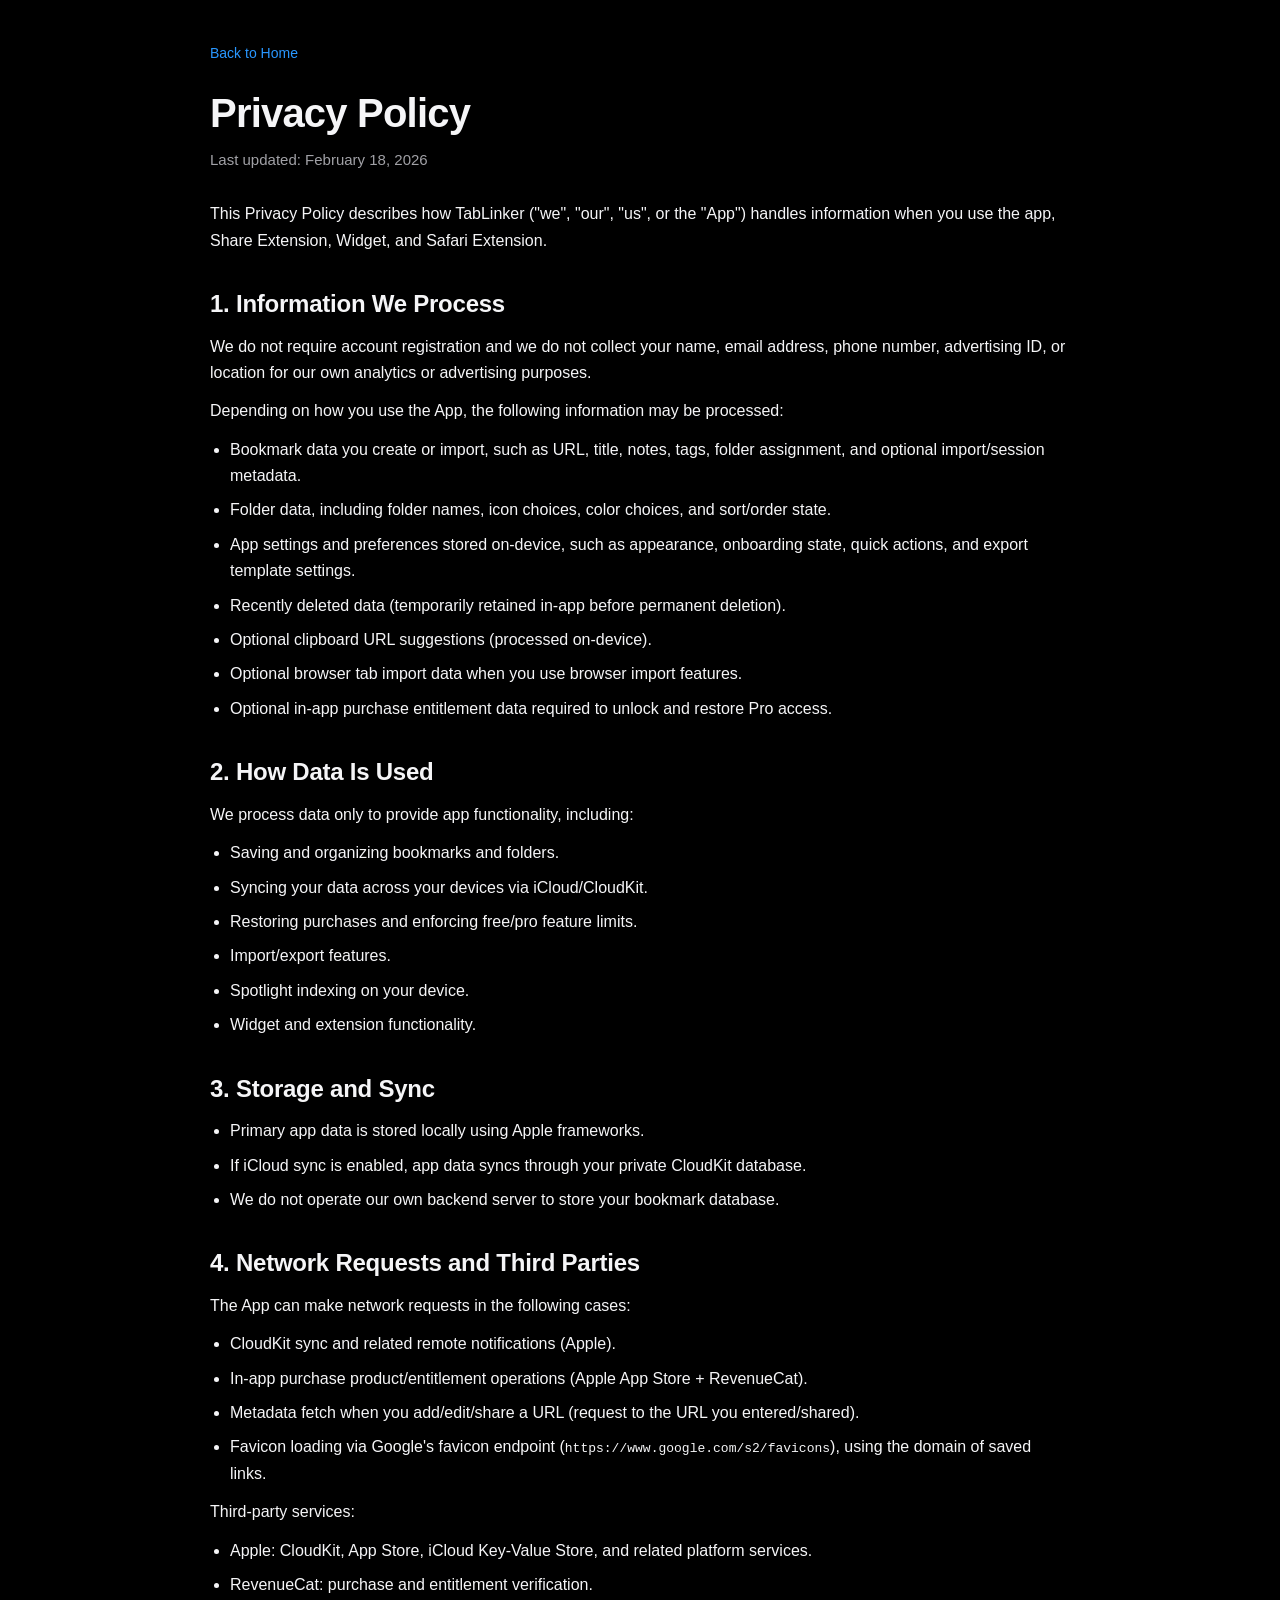
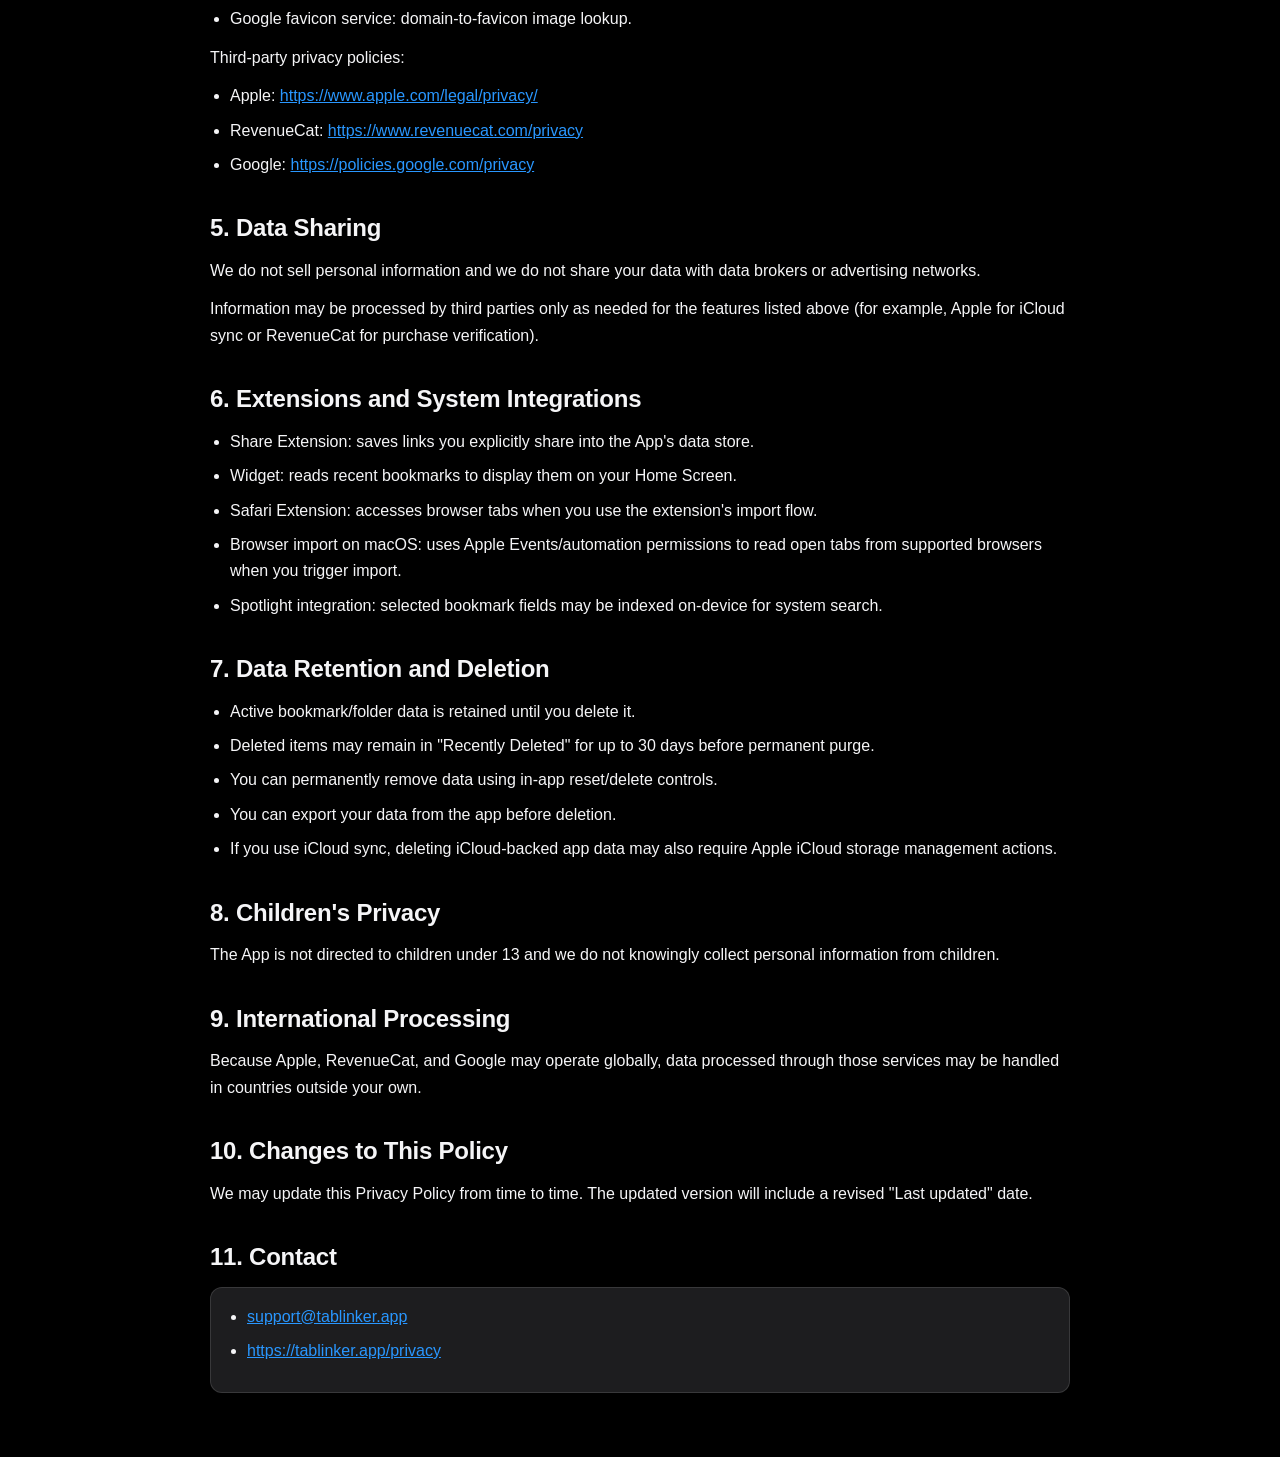
==== privacy/index.html @ bcd35b0a "Rebrand landing to TabLinker and add legal pages/icons" ====
<!DOCTYPE html>
<html lang="en">
<head>
    <meta charset="UTF-8">
    <meta name="viewport" content="width=device-width, initial-scale=1.0">
    <title>TabLinker Privacy Policy</title>
    <meta name="description" content="TabLinker Privacy Policy">
    <link rel="canonical" href="https://tablinker.app/privacy">
    <style>
        :root {
            --bg: #000;
            --panel: #1d1d1f;
            --text: #f5f5f7;
            --muted: #a1a1a6;
            --link: #2997ff;
            --border: rgba(255, 255, 255, 0.12);
        }

        * {
            box-sizing: border-box;
            margin: 0;
            padding: 0;
        }

        html,
        body {
            background: var(--bg);
            color: var(--text);
            font-family: -apple-system, BlinkMacSystemFont, "Segoe UI", Roboto, Helvetica, Arial, sans-serif;
            line-height: 1.65;
        }

        .wrap {
            max-width: 900px;
            margin: 0 auto;
            padding: 40px 20px 64px;
        }

        .top {
            margin-bottom: 24px;
        }

        .home {
            color: var(--link);
            text-decoration: none;
            font-size: 14px;
        }

        .home:hover {
            text-decoration: underline;
        }

        h1 {
            font-size: 40px;
            line-height: 1.15;
            margin-bottom: 12px;
            letter-spacing: -0.02em;
        }

        .updated {
            color: var(--muted);
            margin-bottom: 28px;
            font-size: 15px;
        }

        h2 {
            font-size: 24px;
            margin: 30px 0 10px;
            letter-spacing: -0.01em;
        }

        p {
            margin-bottom: 12px;
        }

        ul {
            margin: 0 0 12px 20px;
        }

        li {
            margin-bottom: 8px;
        }

        a {
            color: var(--link);
        }

        .contact {
            background: var(--panel);
            border: 1px solid var(--border);
            border-radius: 12px;
            padding: 16px;
            margin-top: 10px;
        }
    </style>
</head>
<body>
    <main class="wrap">
        <div class="top">
            <a class="home" href="../index.html">Back to Home</a>
        </div>

        <h1>Privacy Policy</h1>
        <p class="updated">Last updated: February 18, 2026</p>

        <p>This Privacy Policy describes how TabLinker ("we", "our", "us", or the "App") handles information when you use the app, Share Extension, Widget, and Safari Extension.</p>

        <h2>1. Information We Process</h2>
        <p>We do not require account registration and we do not collect your name, email address, phone number, advertising ID, or location for our own analytics or advertising purposes.</p>
        <p>Depending on how you use the App, the following information may be processed:</p>
        <ul>
            <li>Bookmark data you create or import, such as URL, title, notes, tags, folder assignment, and optional import/session metadata.</li>
            <li>Folder data, including folder names, icon choices, color choices, and sort/order state.</li>
            <li>App settings and preferences stored on-device, such as appearance, onboarding state, quick actions, and export template settings.</li>
            <li>Recently deleted data (temporarily retained in-app before permanent deletion).</li>
            <li>Optional clipboard URL suggestions (processed on-device).</li>
            <li>Optional browser tab import data when you use browser import features.</li>
            <li>Optional in-app purchase entitlement data required to unlock and restore Pro access.</li>
        </ul>

        <h2>2. How Data Is Used</h2>
        <p>We process data only to provide app functionality, including:</p>
        <ul>
            <li>Saving and organizing bookmarks and folders.</li>
            <li>Syncing your data across your devices via iCloud/CloudKit.</li>
            <li>Restoring purchases and enforcing free/pro feature limits.</li>
            <li>Import/export features.</li>
            <li>Spotlight indexing on your device.</li>
            <li>Widget and extension functionality.</li>
        </ul>

        <h2>3. Storage and Sync</h2>
        <ul>
            <li>Primary app data is stored locally using Apple frameworks.</li>
            <li>If iCloud sync is enabled, app data syncs through your private CloudKit database.</li>
            <li>We do not operate our own backend server to store your bookmark database.</li>
        </ul>

        <h2>4. Network Requests and Third Parties</h2>
        <p>The App can make network requests in the following cases:</p>
        <ul>
            <li>CloudKit sync and related remote notifications (Apple).</li>
            <li>In-app purchase product/entitlement operations (Apple App Store + RevenueCat).</li>
            <li>Metadata fetch when you add/edit/share a URL (request to the URL you entered/shared).</li>
            <li>Favicon loading via Google's favicon endpoint (<code>https://www.google.com/s2/favicons</code>), using the domain of saved links.</li>
        </ul>
        <p>Third-party services:</p>
        <ul>
            <li>Apple: CloudKit, App Store, iCloud Key-Value Store, and related platform services.</li>
            <li>RevenueCat: purchase and entitlement verification.</li>
            <li>Google favicon service: domain-to-favicon image lookup.</li>
        </ul>
        <p>Third-party privacy policies:</p>
        <ul>
            <li>Apple: <a href="https://www.apple.com/legal/privacy/">https://www.apple.com/legal/privacy/</a></li>
            <li>RevenueCat: <a href="https://www.revenuecat.com/privacy">https://www.revenuecat.com/privacy</a></li>
            <li>Google: <a href="https://policies.google.com/privacy">https://policies.google.com/privacy</a></li>
        </ul>

        <h2>5. Data Sharing</h2>
        <p>We do not sell personal information and we do not share your data with data brokers or advertising networks.</p>
        <p>Information may be processed by third parties only as needed for the features listed above (for example, Apple for iCloud sync or RevenueCat for purchase verification).</p>

        <h2>6. Extensions and System Integrations</h2>
        <ul>
            <li>Share Extension: saves links you explicitly share into the App's data store.</li>
            <li>Widget: reads recent bookmarks to display them on your Home Screen.</li>
            <li>Safari Extension: accesses browser tabs when you use the extension's import flow.</li>
            <li>Browser import on macOS: uses Apple Events/automation permissions to read open tabs from supported browsers when you trigger import.</li>
            <li>Spotlight integration: selected bookmark fields may be indexed on-device for system search.</li>
        </ul>

        <h2>7. Data Retention and Deletion</h2>
        <ul>
            <li>Active bookmark/folder data is retained until you delete it.</li>
            <li>Deleted items may remain in "Recently Deleted" for up to 30 days before permanent purge.</li>
            <li>You can permanently remove data using in-app reset/delete controls.</li>
            <li>You can export your data from the app before deletion.</li>
            <li>If you use iCloud sync, deleting iCloud-backed app data may also require Apple iCloud storage management actions.</li>
        </ul>

        <h2>8. Children's Privacy</h2>
        <p>The App is not directed to children under 13 and we do not knowingly collect personal information from children.</p>

        <h2>9. International Processing</h2>
        <p>Because Apple, RevenueCat, and Google may operate globally, data processed through those services may be handled in countries outside your own.</p>

        <h2>10. Changes to This Policy</h2>
        <p>We may update this Privacy Policy from time to time. The updated version will include a revised "Last updated" date.</p>

        <h2>11. Contact</h2>
        <div class="contact">
            <ul>
                <li><a href="mailto:support@tablinker.app">support@tablinker.app</a></li>
                <li><a href="https://tablinker.app/privacy">https://tablinker.app/privacy</a></li>
            </ul>
        </div>
    </main>
</body>
</html>
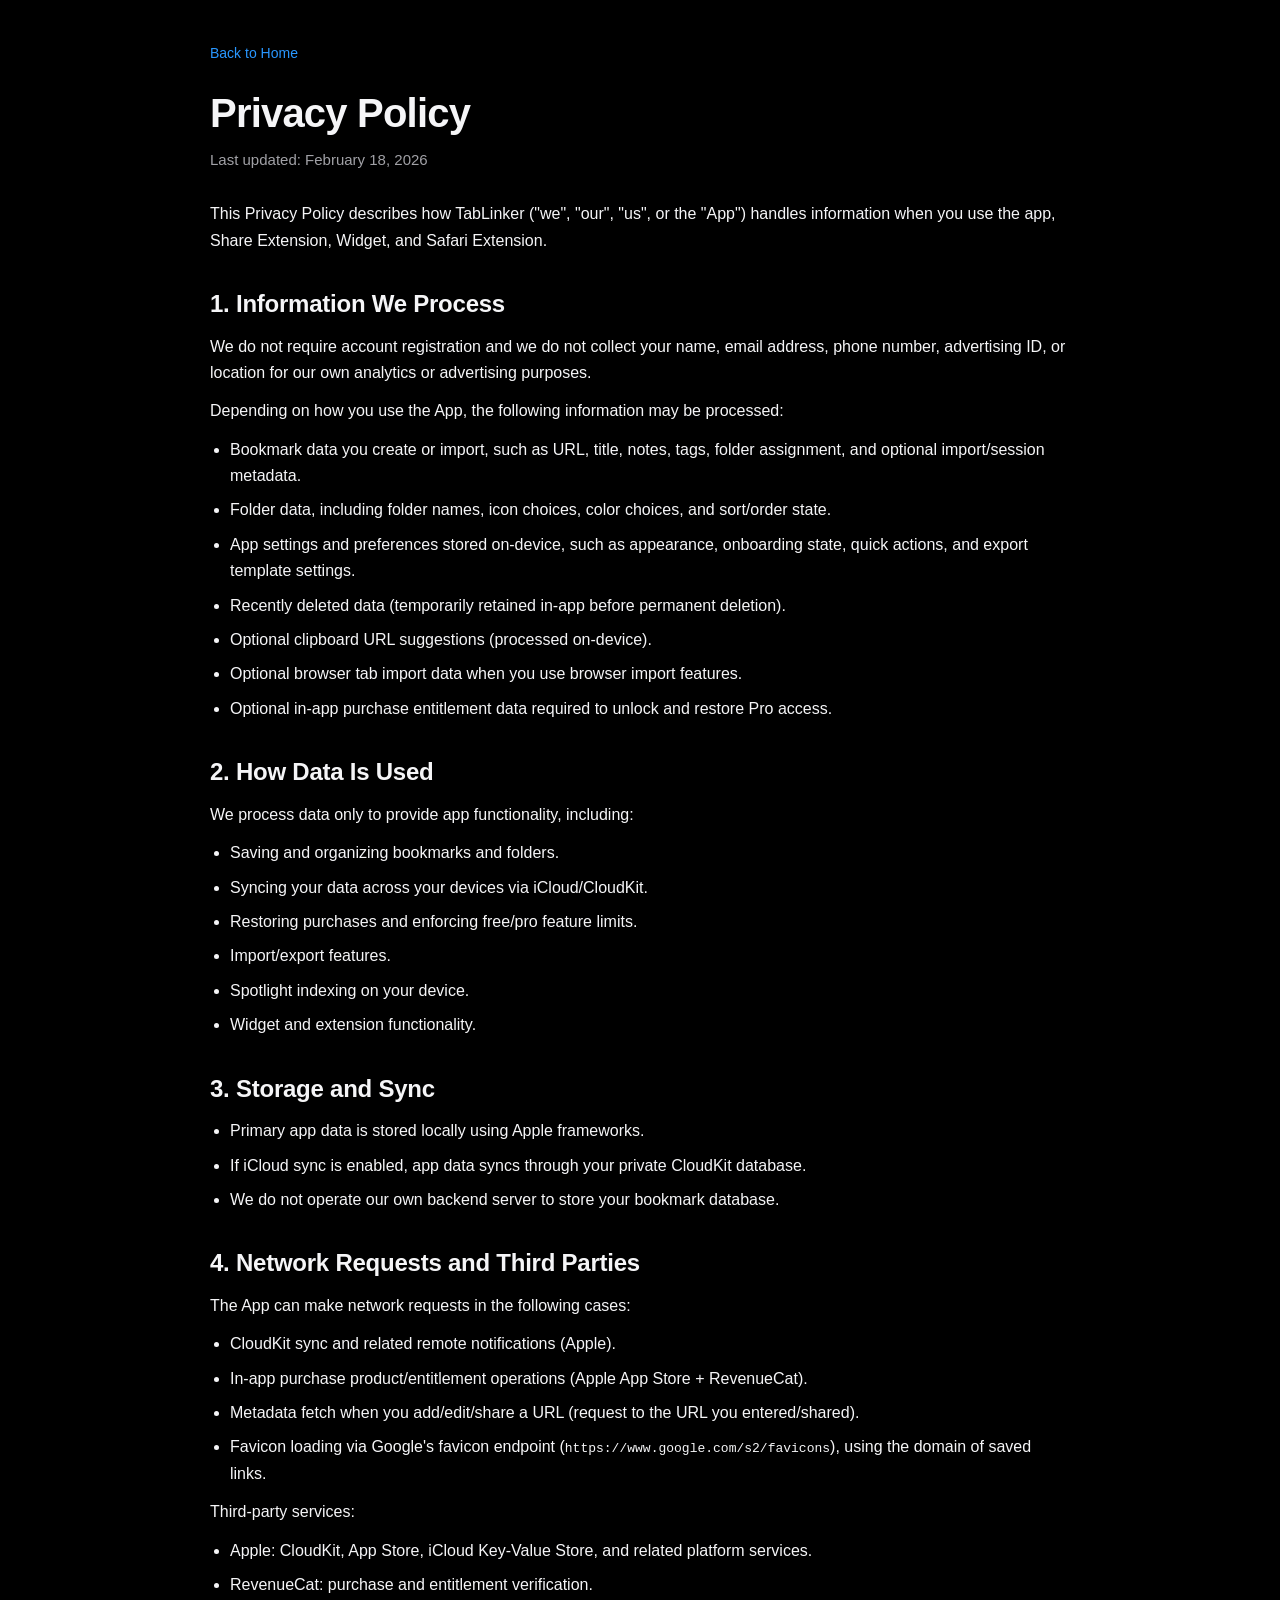
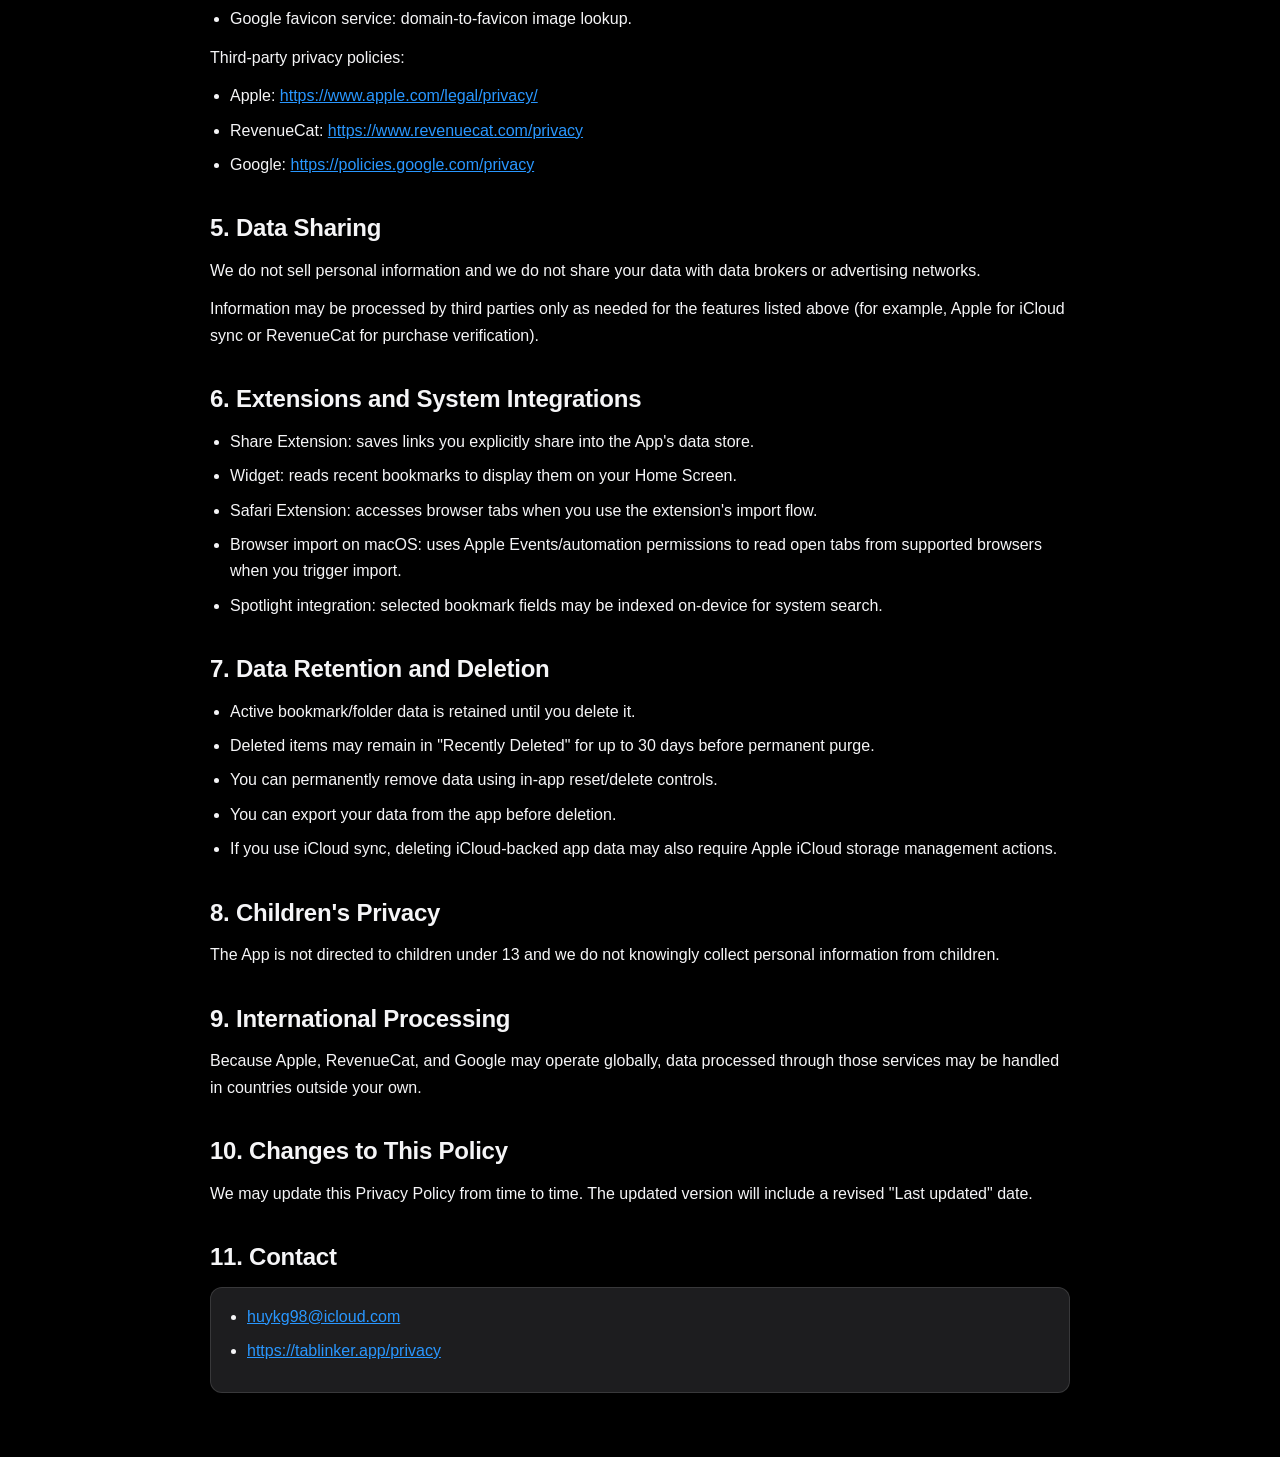
==== commit c39ee74f: "Update contact email in privacy and terms pages" ====
--- a/privacy/index.html
+++ b/privacy/index.html
@@ -6,6 +6,9 @@
     <title>TabLinker Privacy Policy</title>
     <meta name="description" content="TabLinker Privacy Policy">
     <link rel="canonical" href="https://tablinker.app/privacy">
+    <link rel="icon" type="image/png" sizes="32x32" href="/assets/icons/favicon-32.png">
+    <link rel="icon" type="image/png" sizes="16x16" href="/assets/icons/favicon-16.png">
+    <link rel="apple-touch-icon" sizes="180x180" href="/assets/icons/apple-touch-icon.png">
     <style>
         :root {
             --bg: #000;
@@ -191,7 +194,7 @@
         <h2>11. Contact</h2>
         <div class="contact">
             <ul>
-                <li><a href="mailto:support@tablinker.app">support@tablinker.app</a></li>
+                <li><a href="mailto:huykg98@icloud.com">huykg98@icloud.com</a></li>
                 <li><a href="https://tablinker.app/privacy">https://tablinker.app/privacy</a></li>
             </ul>
         </div>
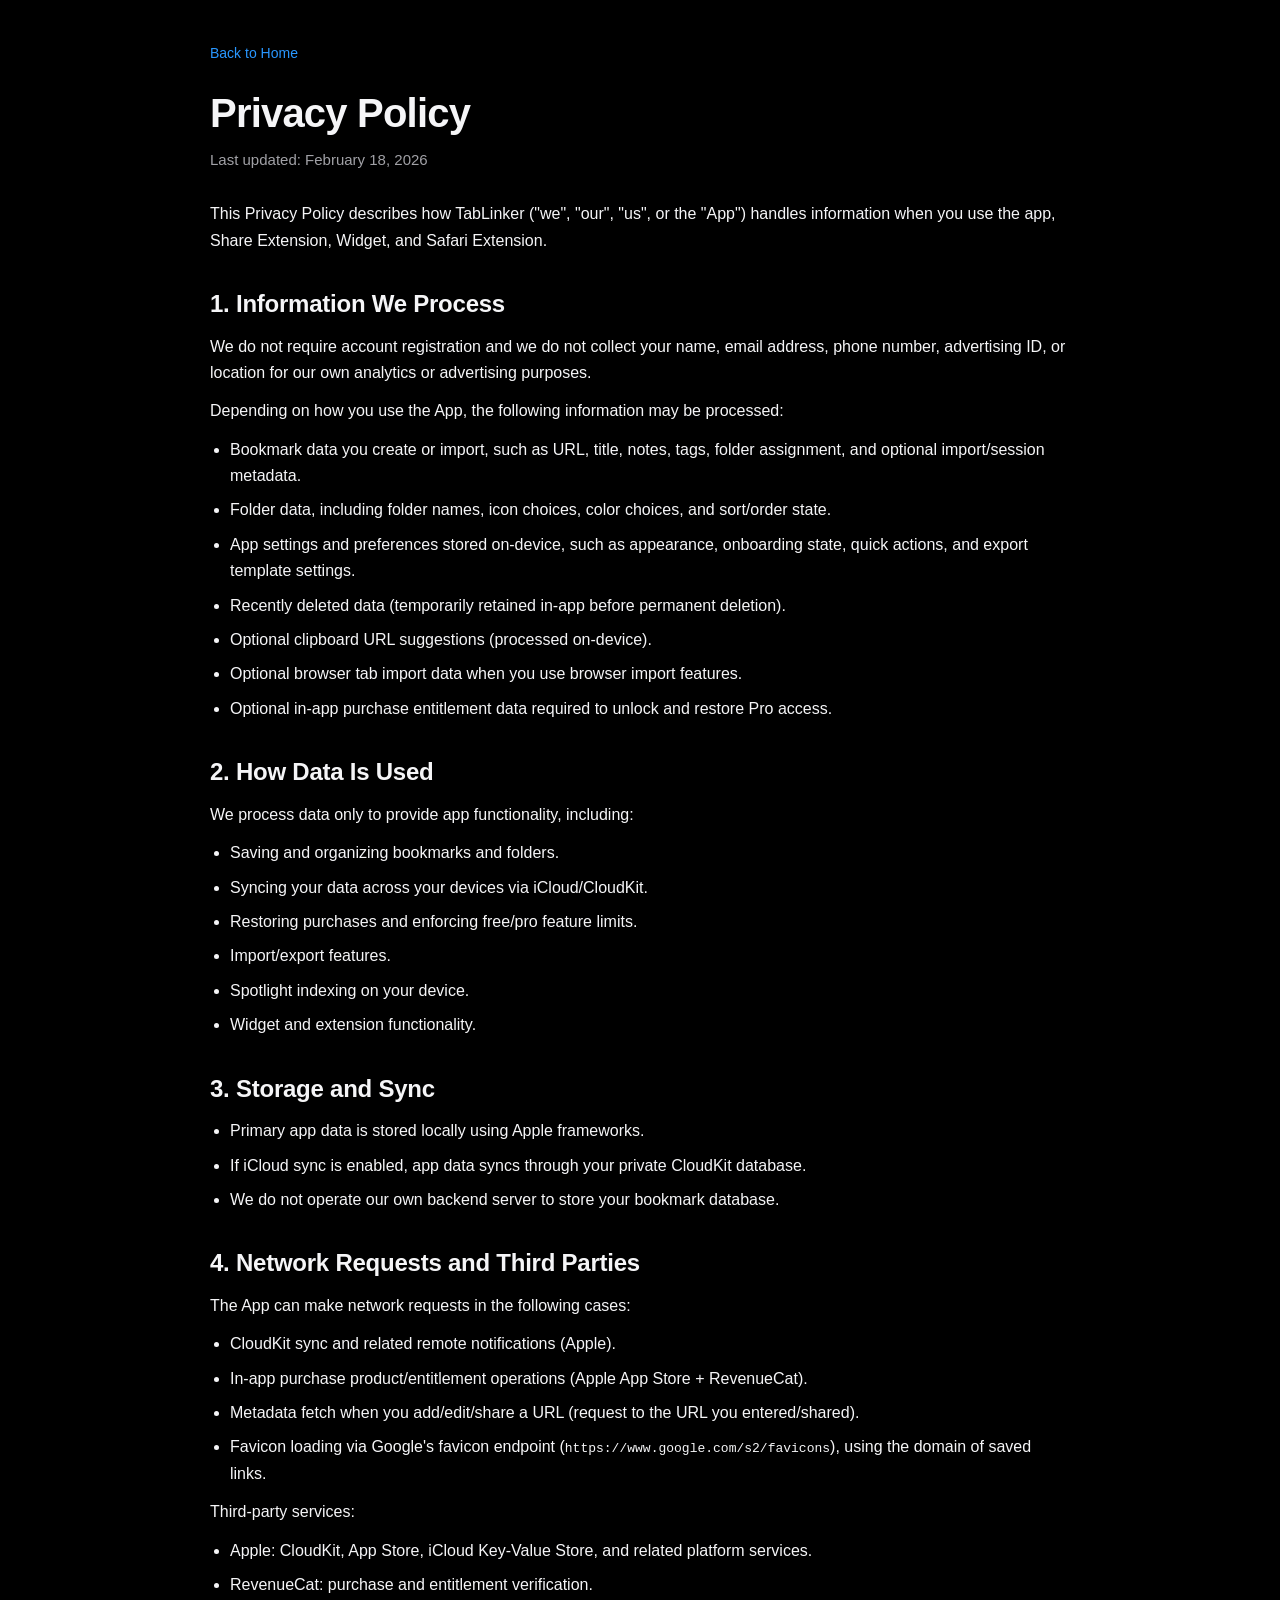
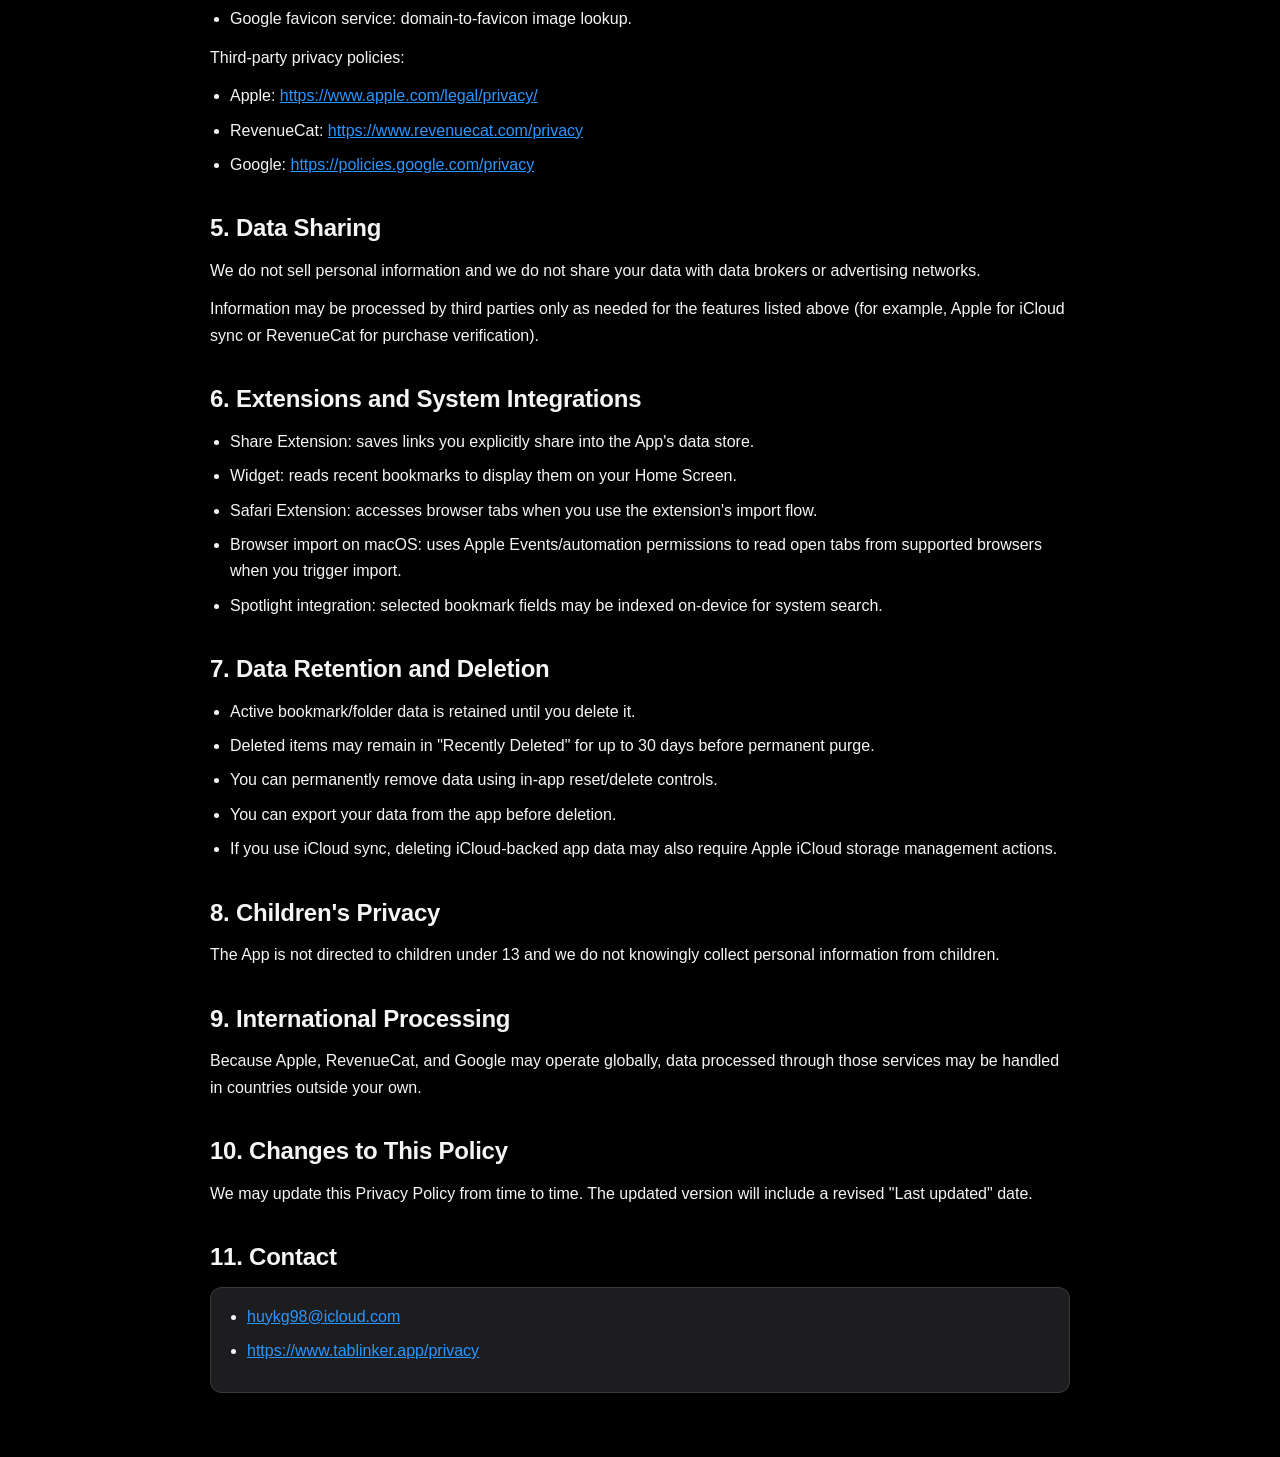
==== commit 4ac47da9: "Refresh landing content, split assets, and add SEO metadata The site still advertised 5 supported br" ====
--- a/privacy/index.html
+++ b/privacy/index.html
@@ -5,7 +5,7 @@
     <meta name="viewport" content="width=device-width, initial-scale=1.0">
     <title>TabLinker Privacy Policy</title>
     <meta name="description" content="TabLinker Privacy Policy">
-    <link rel="canonical" href="https://tablinker.app/privacy">
+    <link rel="canonical" href="https://www.tablinker.app/privacy">
     <link rel="icon" type="image/png" sizes="32x32" href="/assets/icons/favicon-32.png">
     <link rel="icon" type="image/png" sizes="16x16" href="/assets/icons/favicon-16.png">
     <link rel="apple-touch-icon" sizes="180x180" href="/assets/icons/apple-touch-icon.png">
@@ -100,7 +100,7 @@
 <body>
     <main class="wrap">
         <div class="top">
-            <a class="home" href="../index.html">Back to Home</a>
+            <a class="home" href="/">Back to Home</a>
         </div>
 
         <h1>Privacy Policy</h1>
@@ -195,7 +195,7 @@
         <div class="contact">
             <ul>
                 <li><a href="mailto:huykg98@icloud.com">huykg98@icloud.com</a></li>
-                <li><a href="https://tablinker.app/privacy">https://tablinker.app/privacy</a></li>
+                <li><a href="https://www.tablinker.app/privacy">https://www.tablinker.app/privacy</a></li>
             </ul>
         </div>
     </main>
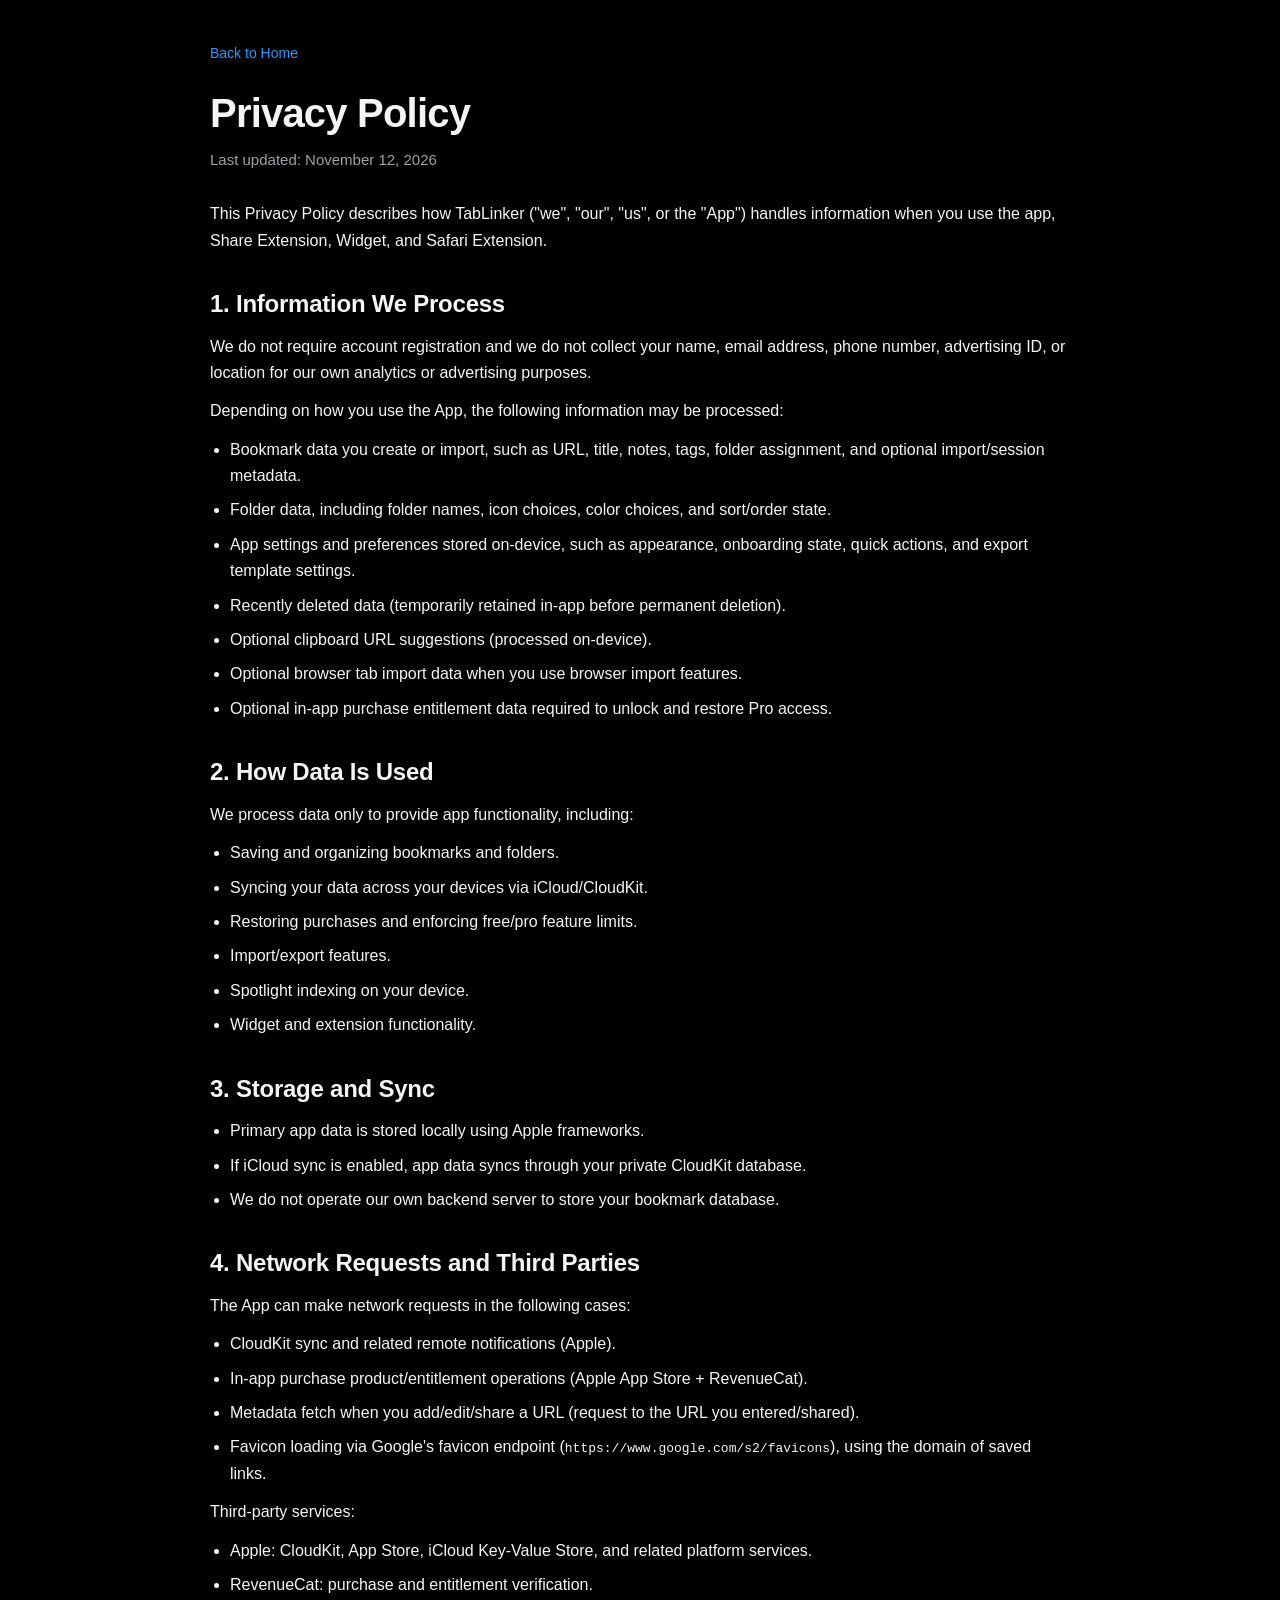
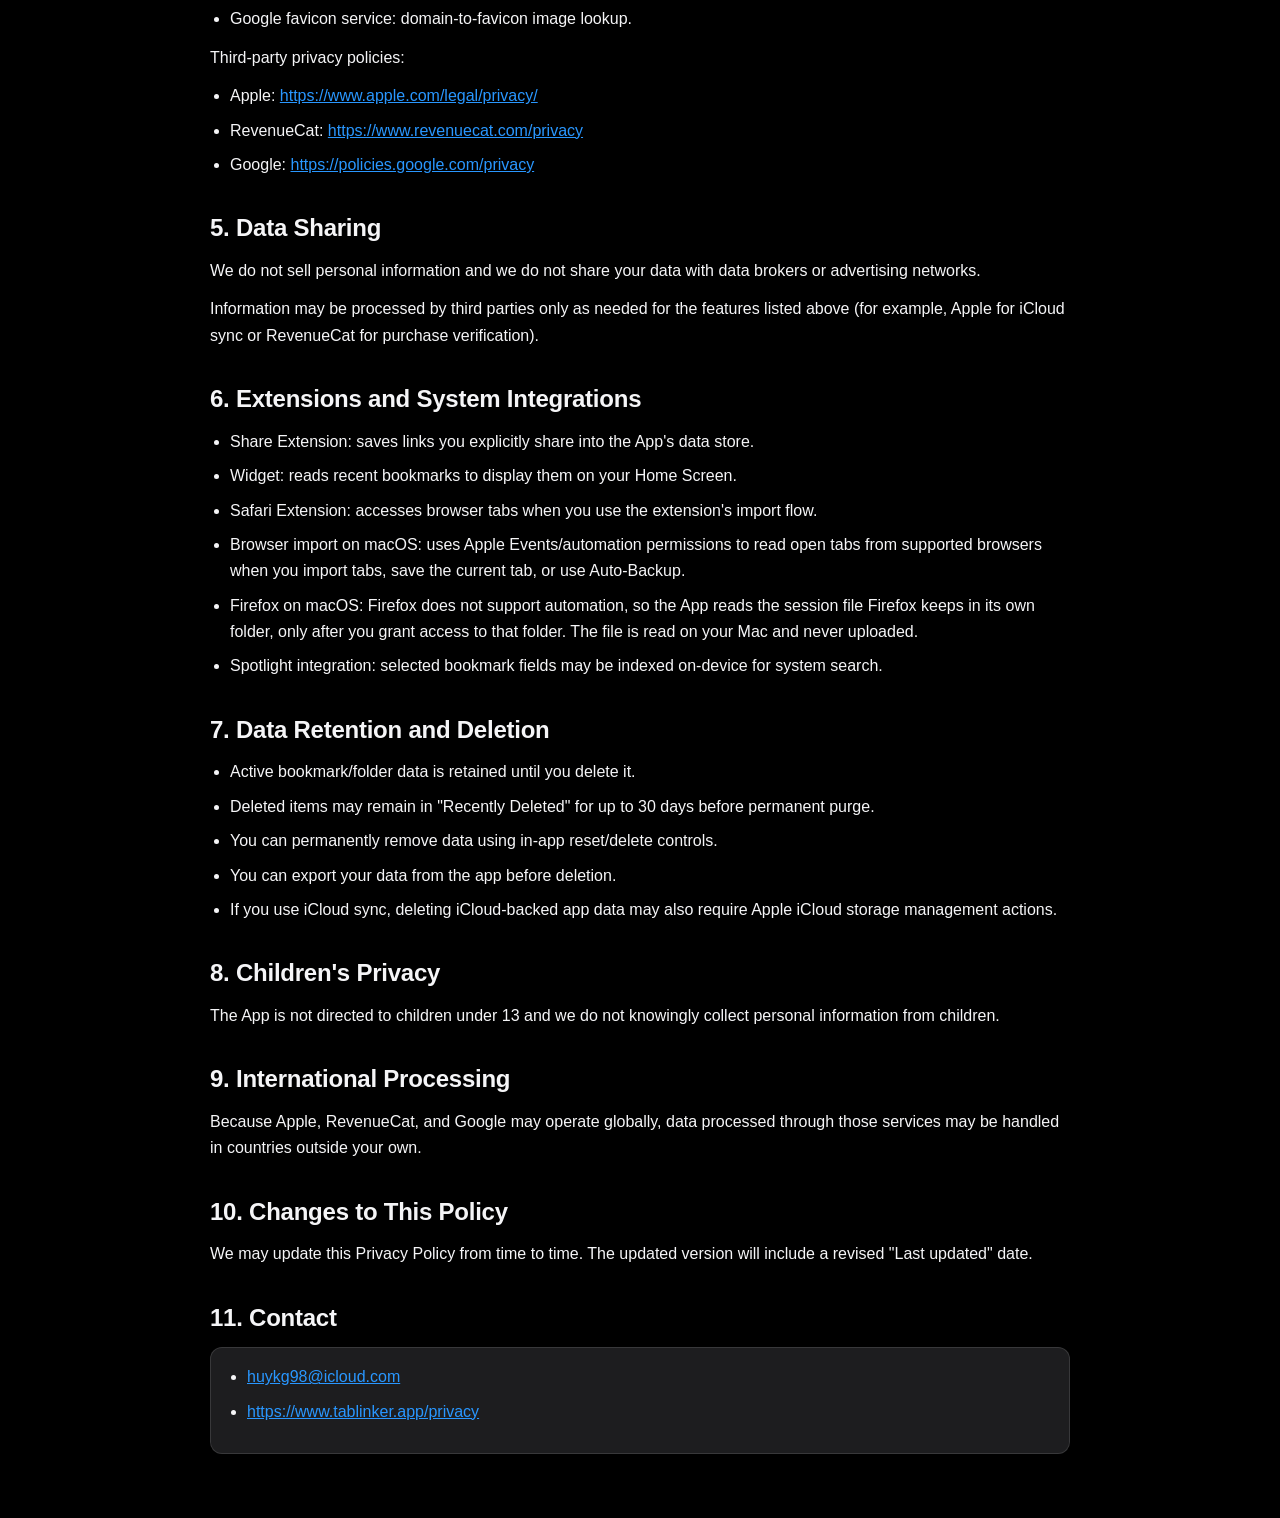
==== commit 256f10c0: "Add Firefox to the supported browsers for 2.5 TabLinker 2.5 for Mac reads Firefox's open tabs, so th" ====
--- a/privacy/index.html
+++ b/privacy/index.html
@@ -104,7 +104,7 @@
         </div>
 
         <h1>Privacy Policy</h1>
-        <p class="updated">Last updated: February 18, 2026</p>
+        <p class="updated">Last updated: November 12, 2026</p>
 
         <p>This Privacy Policy describes how TabLinker ("we", "our", "us", or the "App") handles information when you use the app, Share Extension, Widget, and Safari Extension.</p>
 
@@ -169,7 +169,8 @@
             <li>Share Extension: saves links you explicitly share into the App's data store.</li>
             <li>Widget: reads recent bookmarks to display them on your Home Screen.</li>
             <li>Safari Extension: accesses browser tabs when you use the extension's import flow.</li>
-            <li>Browser import on macOS: uses Apple Events/automation permissions to read open tabs from supported browsers when you trigger import.</li>
+            <li>Browser import on macOS: uses Apple Events/automation permissions to read open tabs from supported browsers when you import tabs, save the current tab, or use Auto-Backup.</li>
+            <li>Firefox on macOS: Firefox does not support automation, so the App reads the session file Firefox keeps in its own folder, only after you grant access to that folder. The file is read on your Mac and never uploaded.</li>
             <li>Spotlight integration: selected bookmark fields may be indexed on-device for system search.</li>
         </ul>
 
